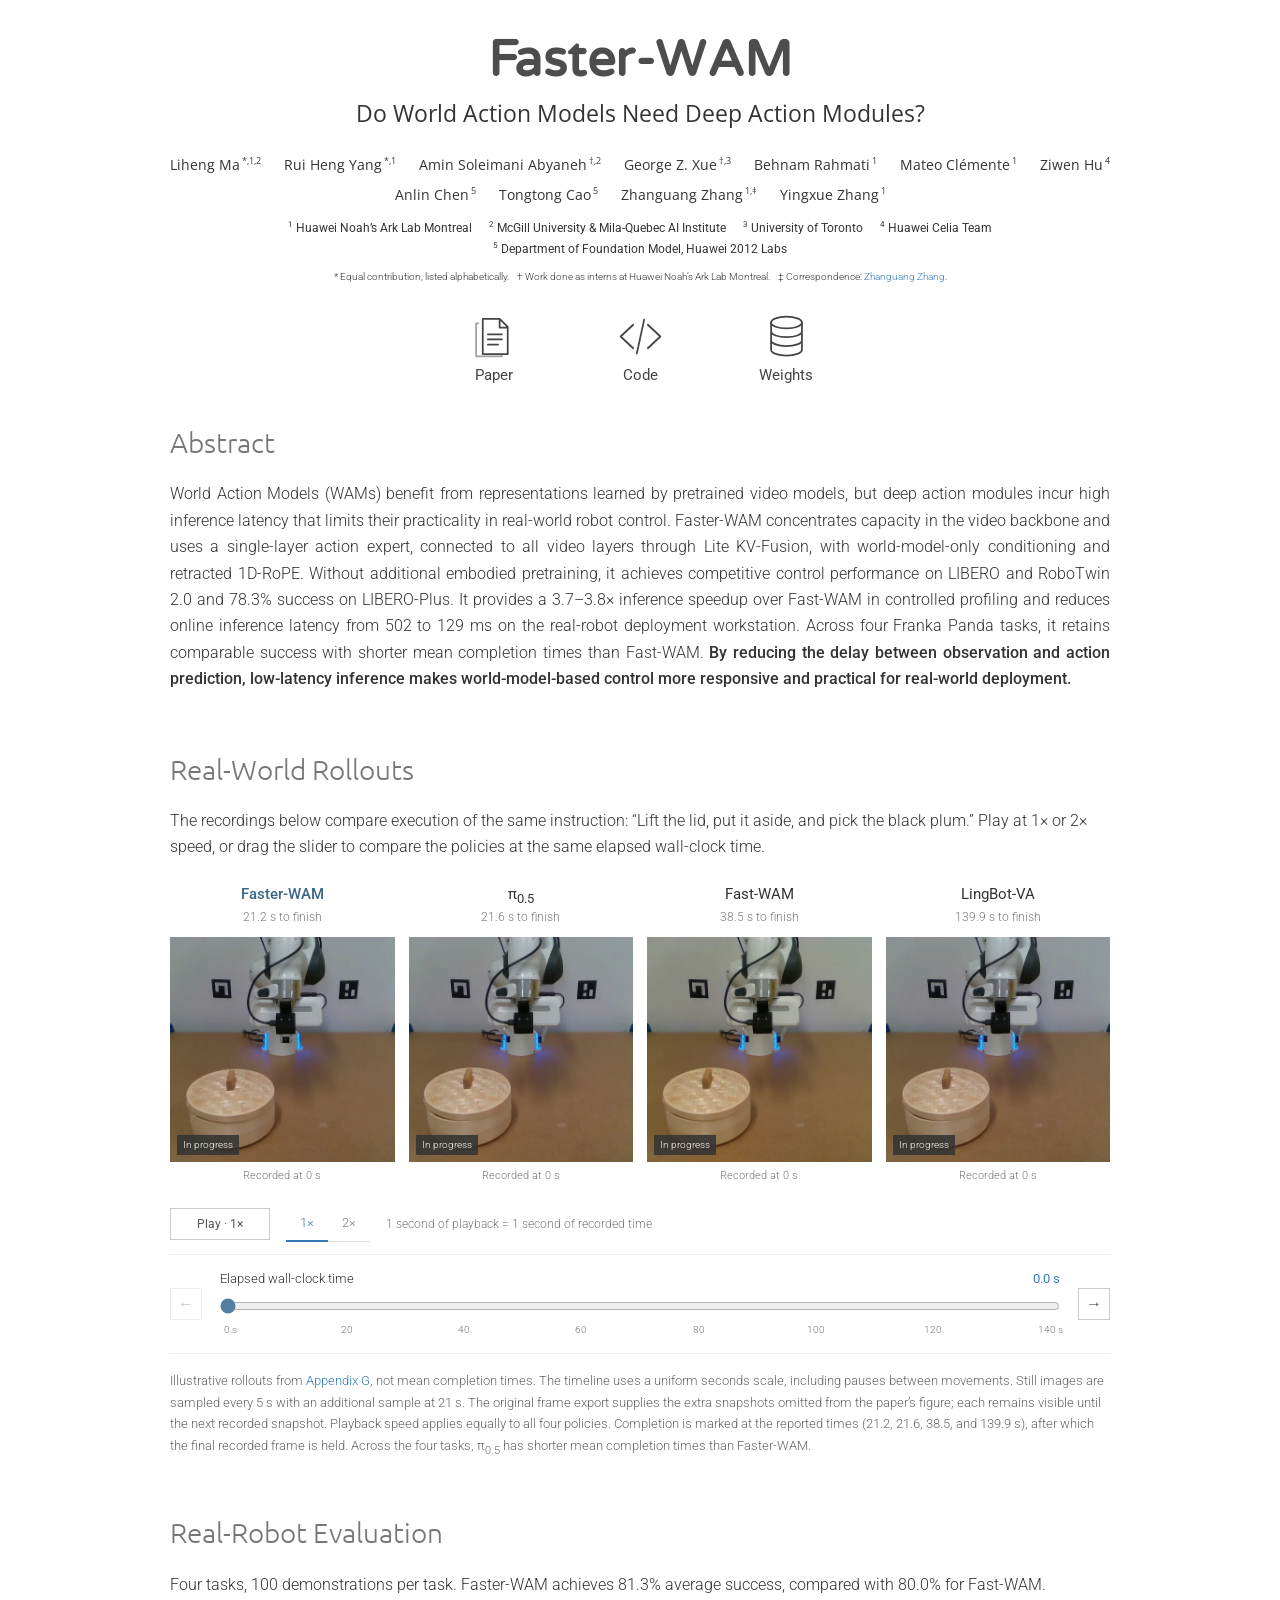
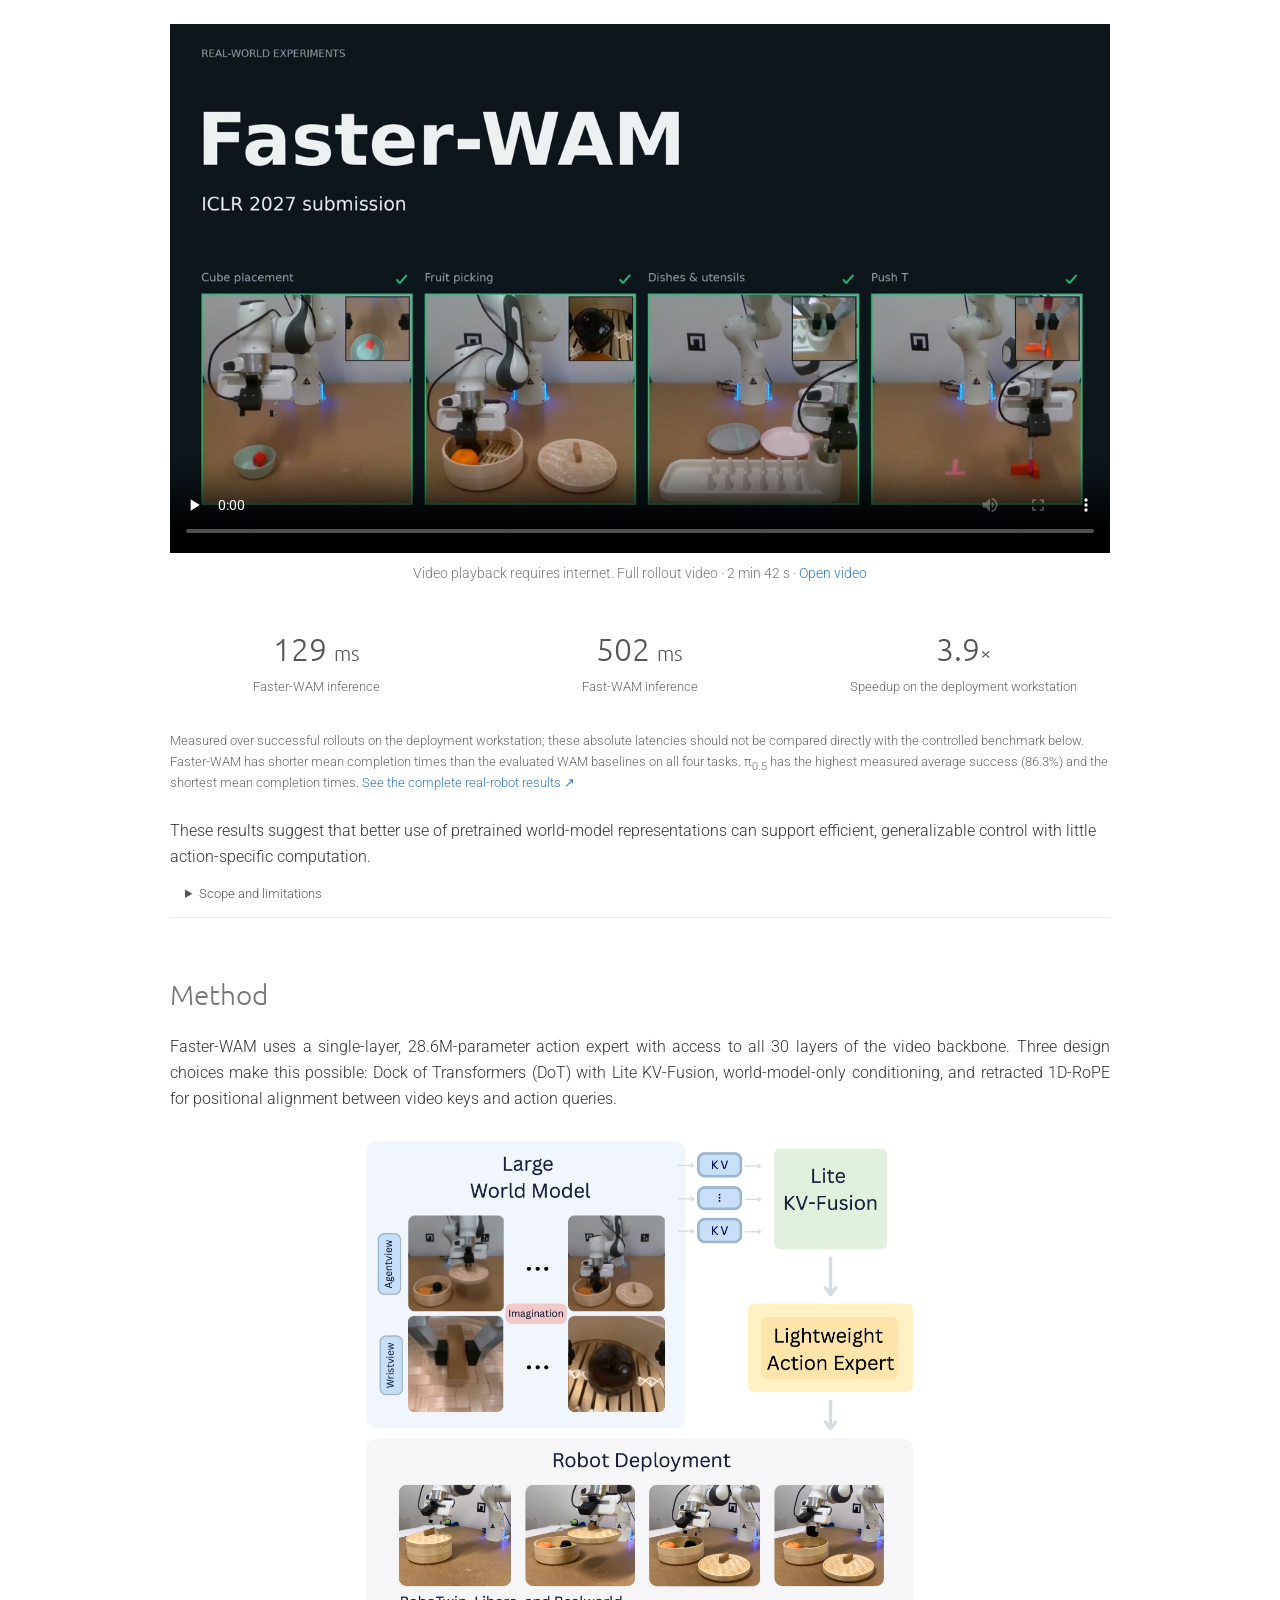
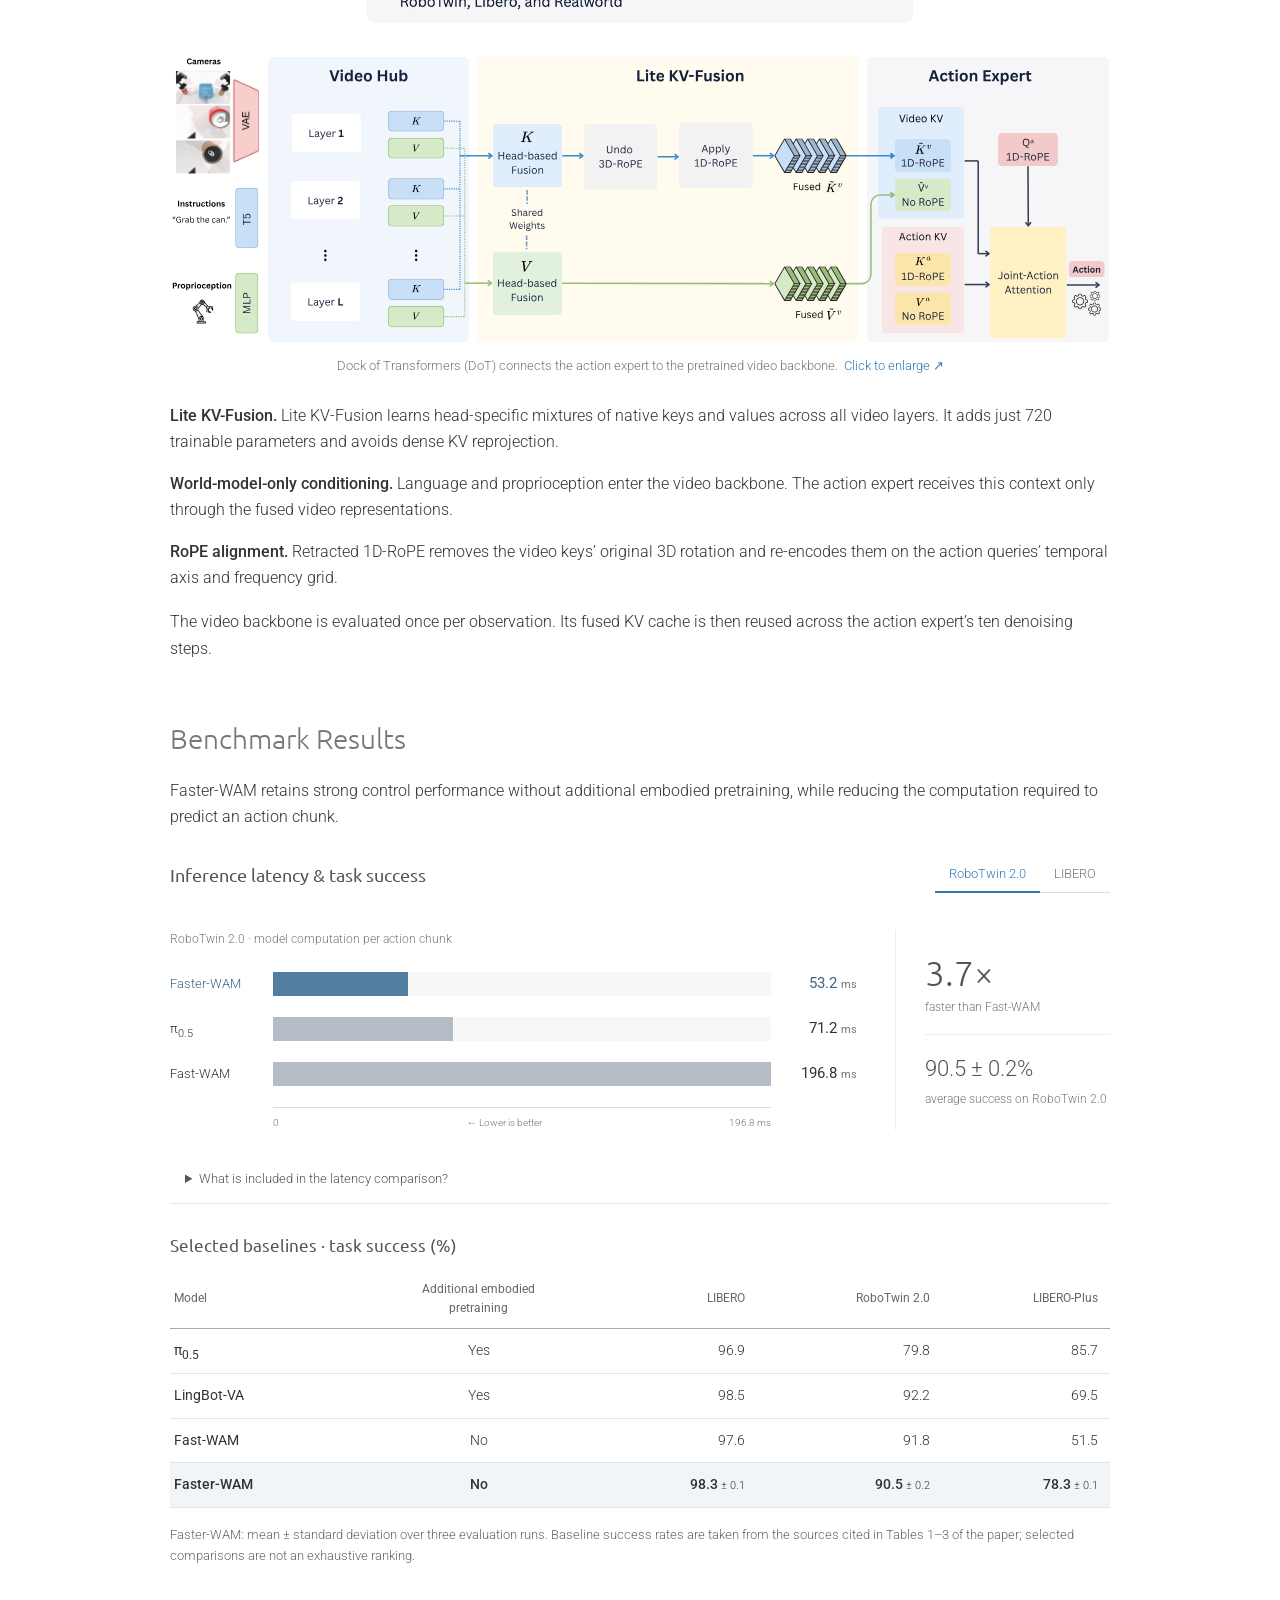
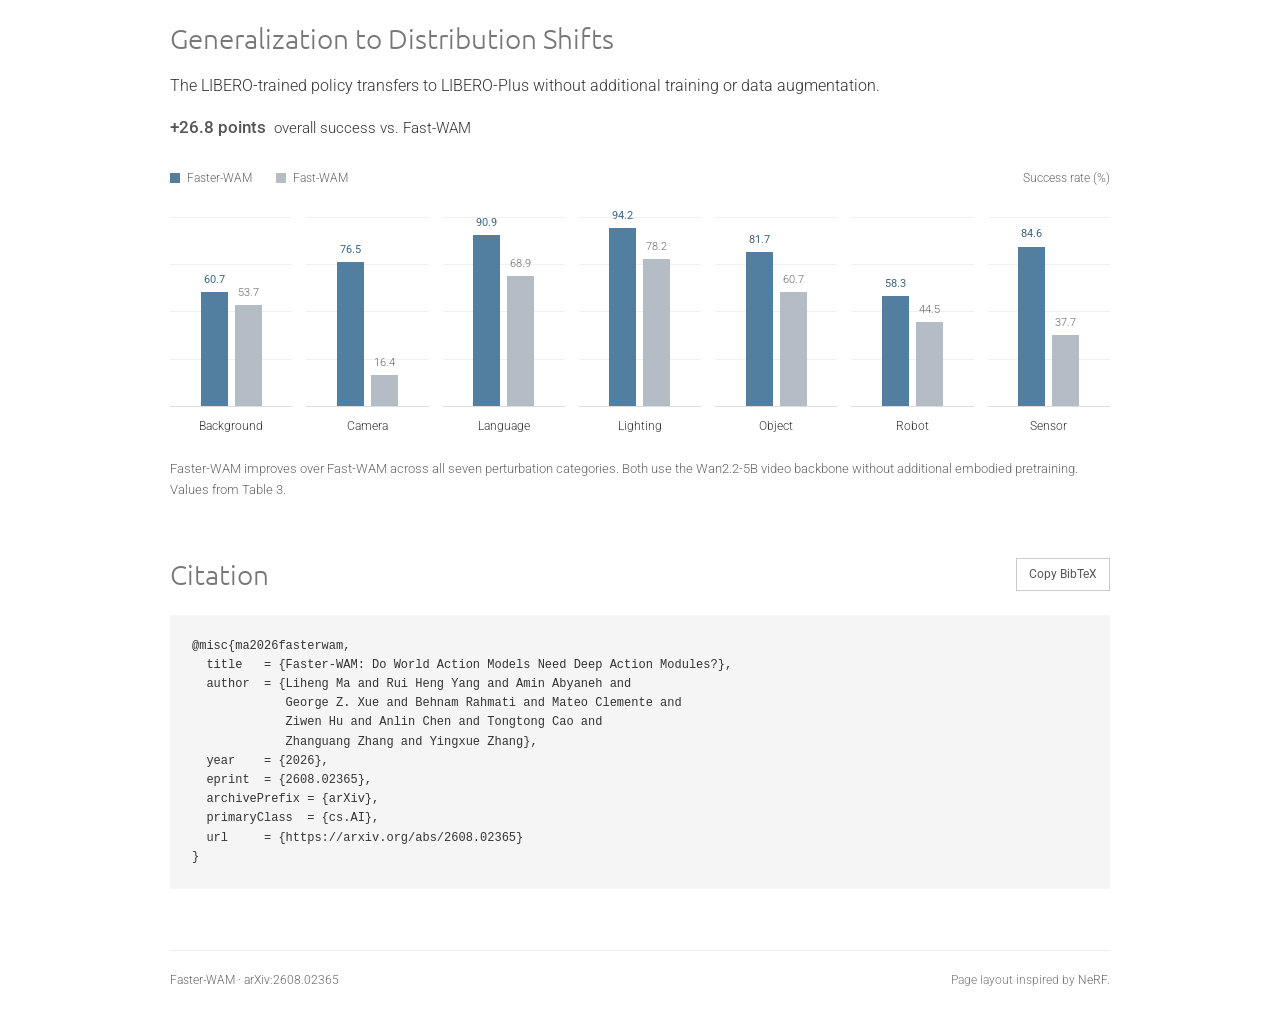
==== Faster-WAM-share.html @ 1dc3d4fd "Add model weights link and full real-robot rollout video" ====
<!doctype html>
<html lang="en">
  <head>
    <meta charset="utf-8" />
<meta http-equiv="Content-Security-Policy" content="default-src 'none'; img-src data: blob:; font-src data:; media-src https://teamfasterwam.github.io/Faster-WAM/assets/videos/; style-src 'unsafe-inline'; script-src 'unsafe-inline'; base-uri 'none'; form-action 'none'">
    <meta name="viewport" content="width=device-width, initial-scale=1" />
    <meta name="theme-color" content="#ffffff" />
    <meta
      name="description"
      content="Faster-WAM uses a single-layer action expert to turn pretrained video world-model representations into efficient, generalizable robot control."
    />
    <meta property="og:type" content="website" />
    <meta
      property="og:title"
      content="Faster-WAM: Do World Action Models Need Deep Action Modules?"
    />
    <meta
      property="og:description"
      content="A single-layer action expert. Full access to the video hierarchy. 3.7× faster inference than Fast-WAM on RoboTwin 2.0."
    />



    <title>Faster-WAM · World-Model-Centric Robot Control</title>
    <link rel="icon" href="[data-uri]" type="image/svg+xml" />
    <style>
@font-face {
  font-family: 'Open Sans';
  font-style: normal;
  font-weight: 400;
  font-stretch: 100%;
  font-display: swap;
  src: url([data-uri]) format('woff2');
  unicode-range: U+20-26, U+28-49, U+4b-5b, U+5d, U+5f-7b, U+7d, U+b1, U+b7, U+c1, U+c9, U+cd, U+d3, U+d7, U+da, U+dd, U+e1, U+e9, U+ed, U+f3, U+fa, U+fd, U+106-107, U+139-13a, U+143-144, U+154-155, U+15a-15b, U+179-17a, U+1f4-1f5, U+301, U+3c0, U+1e30-1e31, U+1e3e-1e3f, U+1e54-1e55, U+1e82-1e83, U+2013, U+2019, U+201c-201d, U+2020-2021, U+2190, U+2192, U+2197, U+2318, U+2713;
}
@font-face {
  font-family: 'Open Sans';
  font-style: normal;
  font-weight: 500;
  font-stretch: 100%;
  font-display: swap;
  src: url([data-uri]) format('woff2');
  unicode-range: U+20-26, U+28-49, U+4b-5b, U+5d, U+5f-7b, U+7d, U+b1, U+b7, U+c1, U+c9, U+cd, U+d3, U+d7, U+da, U+dd, U+e1, U+e9, U+ed, U+f3, U+fa, U+fd, U+106-107, U+139-13a, U+143-144, U+154-155, U+15a-15b, U+179-17a, U+1f4-1f5, U+301, U+3c0, U+1e30-1e31, U+1e3e-1e3f, U+1e54-1e55, U+1e82-1e83, U+2013, U+2019, U+201c-201d, U+2020-2021, U+2190, U+2192, U+2197, U+2318, U+2713;
}
@font-face {
  font-family: 'Open Sans';
  font-style: normal;
  font-weight: 600;
  font-stretch: 100%;
  font-display: swap;
  src: url([data-uri]) format('woff2');
  unicode-range: U+20-26, U+28-49, U+4b-5b, U+5d, U+5f-7b, U+7d, U+b1, U+b7, U+c1, U+c9, U+cd, U+d3, U+d7, U+da, U+dd, U+e1, U+e9, U+ed, U+f3, U+fa, U+fd, U+106-107, U+139-13a, U+143-144, U+154-155, U+15a-15b, U+179-17a, U+1f4-1f5, U+301, U+3c0, U+1e30-1e31, U+1e3e-1e3f, U+1e54-1e55, U+1e82-1e83, U+2013, U+2019, U+201c-201d, U+2020-2021, U+2190, U+2192, U+2197, U+2318, U+2713;
}
@font-face {
  font-family: 'Roboto';
  font-style: normal;
  font-weight: 300;
  font-stretch: 100%;
  font-display: swap;
  src: url([data-uri]) format('woff2');
  unicode-range: U+20-26, U+28-49, U+4b-5b, U+5d, U+5f-7b, U+7d, U+b1, U+b7, U+c1, U+c9, U+cd, U+d3, U+d7, U+da, U+dd, U+e1, U+e9, U+ed, U+f3, U+fa, U+fd, U+106-107, U+139-13a, U+143-144, U+154-155, U+15a-15b, U+179-17a, U+1f4-1f5, U+301, U+3c0, U+1e30-1e31, U+1e3e-1e3f, U+1e54-1e55, U+1e82-1e83, U+2013, U+2019, U+201c-201d, U+2020-2021, U+2190, U+2192, U+2197, U+2318, U+2713;
}
@font-face {
  font-family: 'Roboto';
  font-style: normal;
  font-weight: 400;
  font-stretch: 100%;
  font-display: swap;
  src: url([data-uri]) format('woff2');
  unicode-range: U+20-26, U+28-49, U+4b-5b, U+5d, U+5f-7b, U+7d, U+b1, U+b7, U+c1, U+c9, U+cd, U+d3, U+d7, U+da, U+dd, U+e1, U+e9, U+ed, U+f3, U+fa, U+fd, U+106-107, U+139-13a, U+143-144, U+154-155, U+15a-15b, U+179-17a, U+1f4-1f5, U+301, U+3c0, U+1e30-1e31, U+1e3e-1e3f, U+1e54-1e55, U+1e82-1e83, U+2013, U+2019, U+201c-201d, U+2020-2021, U+2190, U+2192, U+2197, U+2318, U+2713;
}
@font-face {
  font-family: 'Roboto';
  font-style: normal;
  font-weight: 500;
  font-stretch: 100%;
  font-display: swap;
  src: url([data-uri]) format('woff2');
  unicode-range: U+20-26, U+28-49, U+4b-5b, U+5d, U+5f-7b, U+7d, U+b1, U+b7, U+c1, U+c9, U+cd, U+d3, U+d7, U+da, U+dd, U+e1, U+e9, U+ed, U+f3, U+fa, U+fd, U+106-107, U+139-13a, U+143-144, U+154-155, U+15a-15b, U+179-17a, U+1f4-1f5, U+301, U+3c0, U+1e30-1e31, U+1e3e-1e3f, U+1e54-1e55, U+1e82-1e83, U+2013, U+2019, U+201c-201d, U+2020-2021, U+2190, U+2192, U+2197, U+2318, U+2713;
}
@font-face {
  font-family: 'Roboto';
  font-style: normal;
  font-weight: 700;
  font-stretch: 100%;
  font-display: swap;
  src: url([data-uri]) format('woff2');
  unicode-range: U+20-26, U+28-49, U+4b-5b, U+5d, U+5f-7b, U+7d, U+b1, U+b7, U+c1, U+c9, U+cd, U+d3, U+d7, U+da, U+dd, U+e1, U+e9, U+ed, U+f3, U+fa, U+fd, U+106-107, U+139-13a, U+143-144, U+154-155, U+15a-15b, U+179-17a, U+1f4-1f5, U+301, U+3c0, U+1e30-1e31, U+1e3e-1e3f, U+1e54-1e55, U+1e82-1e83, U+2013, U+2019, U+201c-201d, U+2020-2021, U+2190, U+2192, U+2197, U+2318, U+2713;
}
@font-face {
  font-family: 'Ubuntu';
  font-style: normal;
  font-weight: 300;
  font-display: swap;
  src: url([data-uri]) format('woff2');
  unicode-range: U+20-26, U+28-49, U+4b-5b, U+5d, U+5f-7b, U+7d, U+b1, U+b7, U+c1, U+c9, U+cd, U+d3, U+d7, U+da, U+dd, U+e1, U+e9, U+ed, U+f3, U+fa, U+fd, U+106-107, U+139-13a, U+143-144, U+154-155, U+15a-15b, U+179-17a, U+1f4-1f5, U+301, U+3c0, U+1e30-1e31, U+1e3e-1e3f, U+1e54-1e55, U+1e82-1e83, U+2013, U+2019, U+201c-201d, U+2020-2021, U+2190, U+2192, U+2197, U+2318, U+2713;
}
@font-face {
  font-family: 'Ubuntu';
  font-style: normal;
  font-weight: 400;
  font-display: swap;
  src: url([data-uri]) format('woff2');
  unicode-range: U+20-26, U+28-49, U+4b-5b, U+5d, U+5f-7b, U+7d, U+b1, U+b7, U+c1, U+c9, U+cd, U+d3, U+d7, U+da, U+dd, U+e1, U+e9, U+ed, U+f3, U+fa, U+fd, U+106-107, U+139-13a, U+143-144, U+154-155, U+15a-15b, U+179-17a, U+1f4-1f5, U+301, U+3c0, U+1e30-1e31, U+1e3e-1e3f, U+1e54-1e55, U+1e82-1e83, U+2013, U+2019, U+201c-201d, U+2020-2021, U+2190, U+2192, U+2197, U+2318, U+2713;
}
@font-face {
  font-family: 'Varela Round';
  font-style: normal;
  font-weight: 400;
  font-display: swap;
  src: url([data-uri]) format('woff2');
  unicode-range: U+20-26, U+28-49, U+4b-5b, U+5d, U+5f-7b, U+7d, U+b1, U+b7, U+c1, U+c9, U+cd, U+d3, U+d7, U+da, U+dd, U+e1, U+e9, U+ed, U+f3, U+fa, U+fd, U+106-107, U+139-13a, U+143-144, U+154-155, U+15a-15b, U+179-17a, U+1f4-1f5, U+301, U+3c0, U+1e30-1e31, U+1e3e-1e3f, U+1e54-1e55, U+1e82-1e83, U+2013, U+2019, U+201c-201d, U+2020-2021, U+2190, U+2192, U+2197, U+2318, U+2713;
}


:root {
  --ink: #333;
  --muted: #777;
  --link: #337ab7;
  --accent: #527e9f;
  --line: #ddd;
  --body: "Roboto", Arial, sans-serif;
  --heading: "Ubuntu", Arial, sans-serif;
}
* {
  box-sizing: border-box;
}
html {
  scroll-behavior: smooth;
  scroll-padding-top: 24px;
}
body {
  margin: 0;
  background: #fff;
  color: var(--ink);
  font-family: var(--body);
  font-size: 16px;
  font-weight: 300;
  line-height: 1.55;
  -webkit-font-smoothing: antialiased;
}
a {
  color: var(--link);
  text-decoration: none;
}
a:hover {
  text-decoration: underline;
}
button,
input {
  font: inherit;
}
button,
a,
input {
  touch-action: manipulation;
}
button {
  cursor: pointer;
}
button:disabled {
  cursor: default;
  opacity: 0.35;
}
img {
  display: block;
  max-width: 100%;
  height: auto;
}
figure,
p,
h1,
h2,
h3 {
  margin: 0;
}
strong {
  font-weight: 500;
}
sup {
  font-size: 0.65em;
  vertical-align: super;
  line-height: 0;
}
sub {
  line-height: 0;
}
svg {
  fill: none;
  stroke: currentColor;
  stroke-width: 2;
  stroke-linecap: round;
  stroke-linejoin: round;
}
[hidden] {
  display: none !important;
}
a:focus-visible,
button:focus-visible,
input:focus-visible,
summary:focus-visible,
[tabindex]:focus-visible {
  outline: 2px solid var(--link);
  outline-offset: 5px;
}
::selection {
  background: #dceaf3;
}
.container {
  width: min(940px, calc(100% - 40px));
  margin-inline: auto;
}
.skip-link {
  position: fixed;
  left: 15px;
  top: -100px;
  background: white;
  padding: 10px 15px;
  z-index: 10;
}
.skip-link:focus {
  top: 10px;
}

/* Centered paper masthead, following the original NeRF page. */
.paper-header {
  padding-top: 28px;
  text-align: center;
}
.project-name {
  display: block;
  color: #4d4d4d;
  font:
    700 50px/1.3 "Varela Round",
    sans-serif;
  letter-spacing: 0.5px;
}
.paper-title {
  display: block;
  font:
    400 23px/1.5 "Open Sans",
    sans-serif;
  margin-top: 3px;
}
.author-block {
  margin-top: 23px;
}
.authors {
  display: flex;
  flex-wrap: wrap;
  justify-content: center;
  gap: 8px 23px;
  font:
    400 14px/1.6 "Open Sans",
    sans-serif;
}
.authors > span {
  white-space: nowrap;
}
.authors sup {
  margin-left: 2px;
}
.affiliations {
  display: flex;
  flex-wrap: wrap;
  justify-content: center;
  gap: 2px 17px;
  font-size: 12px;
  font-weight: 400;
  line-height: 1.6;
  margin: 13px auto 0;
  max-width: 900px;
}
.author-notes {
  margin-top: 8px;
  font-size: 10px;
  line-height: 1.7;
}
.author-notes > span {
  margin-left: 6px;
}
.resource-links {
  display: flex;
  align-items: flex-start;
  justify-content: center;
  gap: 68px;
  margin-top: 28px;
  margin-bottom: 26px;
}
.resource-link,
.resource-placeholder {
  display: flex;
  flex-direction: column;
  align-items: center;
  width: 78px;
  color: #444;
  font-size: 15px;
  font-weight: 400;
  line-height: 1.4;
}
.resource-link svg,
.resource-placeholder svg {
  width: 47px;
  height: 47px;
  margin-bottom: 5px;
  stroke-width: 2.4;
}
.resource-link:hover {
  color: var(--link);
  text-decoration: none;
}
.resource-link:hover > span {
  text-decoration: underline;
}
.resource-placeholder small {
  font-size: 10px;
  color: var(--muted);
  font-weight: 300;
  margin-top: 2px;
}
.paper-back {
  opacity: 0.5;
}
.teaser-frames {
  display: grid;
  grid-template-columns: repeat(3, 1fr);
  gap: 6px;
}
.teaser-frames img {
  width: 100%;
  aspect-ratio: 1;
  object-fit: cover;
}
.teaser figcaption {
  font-size: 14px;
  line-height: 1.6;
  margin-top: 13px;
  text-align: center;
}
.teaser figcaption strong {
  display: block;
  font-weight: 400;
  margin-bottom: 3px;
}

/* A white, continuous reading column with plain section headings. */
.section {
  padding-top: 58px;
}
#abstract {
  padding-top: 12px;
}
h2 {
  font: 300 28px/1.35 var(--heading);
  color: #777;
  margin-bottom: 20px;
}
h3 {
  font: 400 18px/1.45 var(--heading);
  color: #555;
}
.section-heading {
  margin-bottom: 27px;
}
.section-heading p,
.section-intro {
  font-size: 16px;
  line-height: 1.6;
}
.section-intro {
  margin-bottom: 23px;
}
.evaluation-video {
  margin-bottom: 28px;
}
.evaluation-video video {
  display: block;
  width: 100%;
  height: auto;
  aspect-ratio: 16 / 9;
  background: #0b1419;
}
.evaluation-video figcaption {
  margin-top: 10px;
  color: var(--muted);
  font-size: 14px;
  text-align: center;
}
.video-placeholder {
  aspect-ratio: 16 / 6;
  background: #f6f6f6;
  border: 1px solid #e7e7e7;
  display: flex;
  flex-direction: column;
  justify-content: center;
  align-items: center;
  text-align: center;
  color: #888;
}
.video-placeholder svg {
  width: 58px;
  height: 58px;
  margin-bottom: 14px;
  stroke: #999;
  stroke-width: 1.5;
}
.video-placeholder p {
  font: 300 20px/1.5 var(--heading);
}
.video-placeholder > span {
  font-size: 13px;
  margin-top: 5px;
}
.video-tasks {
  text-align: center;
  color: var(--muted);
  font-size: 13px;
  margin-top: 11px;
}
.abstract {
  font-size: 16px;
  line-height: 1.65;
  text-align: justify;
}
.overview-figure {
  width: min(630px, 100%);
  margin: 25px auto 28px;
}
.method-figure {
  margin-top: 30px;
}
.method-figure img {
  width: 100%;
}
.method-figure figcaption {
  color: var(--muted);
  font-size: 13px;
  text-align: center;
  line-height: 1.6;
  margin-top: 13px;
}
.method-figure figcaption span {
  white-space: nowrap;
  color: var(--link);
  margin-left: 3px;
}
.method-steps {
  margin-top: 26px;
}
.method-steps article {
  margin-top: 15px;
}
.method-steps h3 {
  display: inline;
  color: var(--ink);
  font: 500 16px/1.6 var(--body);
}
.method-steps p {
  display: inline;
  font-size: 16px;
  line-height: 1.65;
}
.method-takeaway {
  margin-top: 18px;
  font-size: 16px;
  line-height: 1.65;
}

/* Benchmark plots retain their published values and interactive selector. */
.benchmark-heading {
  display: flex;
  align-items: center;
  justify-content: space-between;
  gap: 20px;
  margin: 28px 0 22px;
}
.segmented-control {
  display: flex;
  gap: 0;
  border-bottom: 1px solid var(--line);
}
.segmented-control button {
  background: none;
  border: 0;
  border-bottom: 2px solid transparent;
  padding: 7px 14px;
  margin-bottom: -1px;
  color: var(--muted);
  font-size: 13px;
}
.segmented-control button[aria-pressed="true"] {
  color: var(--link);
  border-bottom-color: var(--link);
}
.benchmark-panel {
  display: grid;
  grid-template-columns: 1fr 215px;
  gap: 38px;
  padding: 15px 0 26px;
}
.latency-chart {
  min-width: 0;
}
.chart-label {
  font-size: 12px;
  color: var(--muted);
  margin-bottom: 23px;
}
.bar-row {
  display: grid;
  grid-template-columns: 91px 1fr 74px;
  align-items: center;
  gap: 12px;
  margin-bottom: 21px;
}
.bar-row > span {
  font-size: 13px;
}
.bar-row > strong {
  font-size: 15px;
  font-weight: 400;
  text-align: right;
  white-space: nowrap;
  font-variant-numeric: tabular-nums;
}
.bar-row small {
  font-size: 11px;
  color: var(--muted);
}
.bar-track {
  height: 24px;
  background: #f7f7f7;
}
.bar-track > span {
  display: block;
  height: 100%;
  background: #b4bdc5;
  transition: width 0.25s ease;
}
.bar-row.ours .bar-track > span {
  background: var(--accent);
}
.bar-row.ours {
  color: #3c6685;
}
.chart-axis {
  display: flex;
  justify-content: space-between;
  margin-left: 103px;
  margin-right: 86px;
  border-top: 1px solid var(--line);
  padding-top: 7px;
  color: var(--muted);
  font-size: 10px;
}
.latency-insight {
  border-left: 1px solid #eee;
  padding-left: 29px;
  display: flex;
  flex-direction: column;
  justify-content: center;
}
.insight-value {
  color: #555;
  font: 300 35px/1.2 var(--heading);
}
.latency-insight p {
  font-size: 12px;
  color: var(--muted);
  margin-top: 4px;
}
.insight-divider {
  height: 1px;
  background: #eee;
  margin: 17px 0;
}
.latency-insight > strong {
  font-size: 22px;
  font-weight: 300;
  color: #555;
}
.protocol-details {
  border-bottom: 1px solid #e8e8e8;
  padding: 13px 0;
  color: #666;
  font-size: 13px;
}
.protocol-details summary {
  cursor: pointer;
  color: #555;
  margin-left: 15px;
}
.protocol-details summary:hover {
  color: var(--link);
}
.protocol-details p {
  margin-top: 12px;
  line-height: 1.65;
}
.table-wrapper {
  overflow-x: auto;
  margin-top: 28px;
}
.results-table {
  width: 100%;
  border-collapse: collapse;
  font-size: 14px;
  text-align: right;
  white-space: nowrap;
}
.results-table caption {
  font: 400 17px/1.5 var(--heading);
  color: #555;
  text-align: left;
  margin-bottom: 12px;
}
.results-table th,
.results-table td {
  padding: 11px 12px;
}
.results-table th:first-child {
  text-align: left;
  padding-left: 4px;
}
.results-table thead th {
  font-weight: 400;
  color: #666;
  font-size: 12px;
  border-bottom: 1px solid #aaa;
}
.results-table tbody th {
  font-weight: 400;
}
.results-table tbody tr {
  border-bottom: 1px solid #e5e5e5;
}
.results-table td:nth-child(2),
.results-table th:nth-child(2) {
  text-align: center;
}
.results-table tr.ours {
  background: #f2f5f7;
  font-weight: 500;
}
.results-table tr.ours th {
  font-weight: 500;
}
.results-table small {
  font-weight: 300;
  font-size: 11px;
}
.figure-note {
  font-size: 13px;
  line-height: 1.65;
  color: #666;
  margin-top: 16px;
}
.generalization-heading {
  margin-top: 53px;
}
.generalization-heading h2 {
  margin-bottom: 15px;
}
.generalization-heading > div > p {
  line-height: 1.65;
}
.gain-callout {
  margin-top: 15px;
}
.gain-callout strong {
  font-size: 17px;
  font-weight: 500;
  color: #555;
}
.gain-callout p {
  display: inline;
  margin-left: 4px;
  font-size: 15px;
}
.generalization-panel {
  margin-top: 28px;
}
.chart-legend {
  display: flex;
  gap: 24px;
  align-items: center;
  color: #666;
  font-size: 12px;
  margin-bottom: 30px;
}
.chart-legend > span {
  display: flex;
  align-items: center;
  gap: 7px;
}
.chart-legend i {
  width: 10px;
  height: 10px;
  display: inline-block;
}
.legend-ours {
  background: var(--accent);
}
.legend-baseline {
  background: #b4bdc5;
}
.chart-legend .legend-unit {
  margin-left: auto;
}
.generalization-chart {
  display: grid;
  grid-template-columns: repeat(7, 1fr);
  gap: 14px;
}
.perturbation {
  display: flex;
  flex-direction: column-reverse;
  align-items: center;
  gap: 10px;
}
.perturbation > span {
  font-size: 12px;
}
.paired-bars {
  height: 190px;
  width: 100%;
  display: flex;
  justify-content: center;
  align-items: flex-end;
  gap: 7px;
  border-bottom: 1px solid var(--line);
  background: repeating-linear-gradient(
    to top,
    transparent 0,
    transparent calc(25% - 1px),
    #f0f0f0 calc(25% - 1px),
    #f0f0f0 25%
  );
}
.ood-bar {
  position: relative;
  height: var(--value);
  width: 27px;
}
.ood-bar.ours {
  background: var(--accent);
}
.ood-bar.baseline {
  background: #b4bdc5;
}
.ood-bar span {
  position: absolute;
  bottom: calc(100% + 4px);
  left: 50%;
  transform: translateX(-50%);
  font-size: 11px;
  white-space: nowrap;
  font-variant-numeric: tabular-nums;
}
.ood-bar.ours span {
  color: #3c6685;
  font-weight: 400;
}
.ood-bar.baseline span {
  color: #666;
}
.generalization-panel > .figure-note {
  margin-top: 22px;
}

/* Recorded snapshots are plainly identified as still images. */
.rollout-grid {
  display: grid;
  grid-template-columns: repeat(4, 1fr);
  gap: 14px;
}
.rollout-card figcaption {
  display: flex;
  flex-direction: column;
  align-items: center;
  gap: 2px;
  text-align: center;
  margin-bottom: 11px;
}
.rollout-card strong {
  font-size: 15px;
  font-weight: 400;
}
.rollout-card figcaption > span {
  font-size: 12px;
  color: var(--muted);
}
.rollout-card.ours strong {
  color: #3c6685;
  font-weight: 500;
}
.rollout-image {
  position: relative;
  aspect-ratio: 1;
  overflow: hidden;
}
.rollout-image img {
  width: 100%;
  height: 100%;
  object-fit: cover;
}
.rollout-state {
  position: absolute;
  bottom: 7px;
  left: 7px;
  color: #fff;
  background: #333d;
  padding: 2px 6px;
  font-size: 10px;
}
.rollout-card.complete .rollout-state {
  background: #35694f;
}
.rollout-card.complete .rollout-image {
  outline: 2px solid #35694f;
  outline-offset: -2px;
}
.frame-note {
  font-size: 11px;
  margin-top: 5px;
  text-align: center;
  color: var(--muted);
}
.timeline-controls {
  display: flex;
  align-items: center;
  gap: 18px;
  margin-top: 12px;
  padding-block: 14px;
  border-block: 1px solid #eee;
}
.step-button {
  width: 32px;
  height: 32px;
  flex-shrink: 0;
  border: 1px solid #ccc;
  background: #fff;
  color: #555;
  padding: 0;
}
.step-button:hover:not(:disabled) {
  background: #f5f5f5;
}
.timeline-input {
  flex: 1;
  min-width: 0;
}
.timeline-input label {
  display: flex;
  justify-content: space-between;
  font-size: 13px;
}
.timeline-input output {
  font-weight: 400;
  color: var(--link);
  font-variant-numeric: tabular-nums;
}
.timeline-input input {
  display: block;
  width: 100%;
  margin: 9px 0 6px;
  accent-color: var(--accent);
  cursor: ew-resize;
}
.playback-toolbar {
  display: flex;
  align-items: center;
  flex-wrap: wrap;
  gap: 10px 16px;
  margin-top: 22px;
}
.playback-toolbar > span {
  font-size: 12px;
  color: var(--muted);
}
.playback-toolbar .button {
  min-width: 100px;
}
.timeline-ticks {
  position: relative;
  height: 19px;
  margin-inline: 10px;
  font-size: 10px;
  color: var(--muted);
}
.timeline-ticks span {
  position: absolute;
  top: 2px;
  transform: translateX(-50%);
  white-space: nowrap;
}
.real-stats {
  display: grid;
  grid-template-columns: repeat(3, 1fr);
  gap: 30px;
  text-align: center;
  padding-block: 16px;
}
.real-stats span {
  color: #555;
  font: 300 32px/1.3 var(--heading);
}
.real-stats small {
  font-size: 20px;
}
.real-stats p {
  font-size: 13px;
  color: #666;
  margin-top: 7px;
}
.closing-insight {
  font-size: 16px;
  line-height: 1.65;
  margin-top: 24px;
}

.citation-section {
  padding-top: 55px;
}
.citation-heading {
  display: flex;
  align-items: center;
  justify-content: space-between;
  gap: 20px;
}
.citation-heading h2 {
  margin-bottom: 0;
}
.button {
  border: 1px solid #ccc;
  background: #fff;
  color: #555;
  padding: 6px 12px;
  font-size: 12px;
  font-weight: 400;
}
.button:hover {
  background: #f5f5f5;
}
pre {
  background: #f5f5f5;
  margin: 21px 0 0;
  padding: 22px;
  font-size: 12px;
  font-weight: 400;
  line-height: 1.6;
  overflow-x: auto;
  tab-size: 2;
}
code {
  font-family: ui-monospace, SFMono-Regular, Consolas, monospace;
}
.copy-status {
  min-height: 20px;
  font-size: 12px;
  color: var(--link);
  margin-top: 5px;
}
.footer {
  margin-top: 36px;
  padding-block: 20px 30px;
  border-top: 1px solid #eee;
  display: flex;
  justify-content: space-between;
  gap: 20px;
  font-size: 12px;
  color: var(--muted);
}
.footer a {
  color: #666;
}

@media (max-width: 760px) {
  .container {
    width: calc(100% - 32px);
  }
  .paper-header {
    padding-top: 23px;
  }
  .project-name {
    font-size: 42px;
  }
  .paper-title {
    font-size: 20px;
    line-height: 1.5;
    max-width: 550px;
    margin: 6px auto 0;
  }
  .authors {
    gap: 7px 17px;
    font-size: 13px;
  }
  .affiliations {
    font-size: 11px;
    gap: 3px 13px;
  }
  .author-notes {
    font-size: 10px;
    max-width: 550px;
    margin-inline: auto;
    margin-top: 10px;
  }
  .resource-links {
    gap: 42px;
    margin-top: 25px;
    margin-bottom: 23px;
  }
  .resource-link svg,
  .resource-placeholder svg {
    width: 43px;
    height: 43px;
  }
  .teaser-frames {
    gap: 4px;
  }
  .teaser figcaption {
    font-size: 12px;
  }
  .section {
    padding-top: 42px;
  }
  h2 {
    font-size: 26px;
    margin-bottom: 17px;
  }
  .video-placeholder {
    aspect-ratio: 16 / 8;
  }
  .video-placeholder svg {
    width: 44px;
    height: 44px;
    margin-bottom: 9px;
  }
  .video-placeholder p {
    font-size: 18px;
  }
  .video-placeholder > span,
  .video-tasks {
    font-size: 12px;
  }
  .abstract {
    text-align: left;
  }
  .section-heading p,
  .section-intro,
  .abstract,
  .method-steps h3,
  .method-steps p,
  .method-takeaway,
  .closing-insight {
    font-size: 15px;
    line-height: 1.65;
  }
  .overview-figure {
    margin-block: 24px;
    max-width: 570px;
  }
  .method-figure {
    margin-top: 24px;
  }
  .method-figure figcaption {
    font-size: 12px;
  }
  .benchmark-heading {
    flex-wrap: wrap;
    gap: 15px;
  }
  .benchmark-heading h3 {
    font-size: 17px;
  }
  .benchmark-panel {
    grid-template-columns: 1fr;
    gap: 25px;
  }
  .latency-insight {
    border-left: 0;
    border-top: 1px solid #eee;
    padding: 18px 0 0;
    display: grid;
    grid-template-columns: 1fr 1fr;
    gap: 5px 20px;
    text-align: center;
  }
  .insight-value {
    grid-column: 1;
    grid-row: 1;
    font-size: 29px;
  }
  .latency-insight > p:first-of-type {
    grid-column: 1;
    grid-row: 2;
  }
  .latency-insight > strong {
    grid-column: 2;
    grid-row: 1;
    font-size: 23px;
  }
  .latency-insight > p:last-child {
    grid-column: 2;
    grid-row: 2;
  }
  .latency-insight p {
    font-size: 12px;
    margin-top: 0;
  }
  .insight-divider {
    display: none;
  }
  .bar-row {
    grid-template-columns: 81px 1fr 63px;
    gap: 10px;
  }
  .bar-row > span {
    font-size: 12px;
  }
  .bar-row > strong {
    font-size: 14px;
  }
  .chart-axis {
    margin-left: 91px;
    margin-right: 73px;
    font-size: 9px;
  }
  .results-table {
    font-size: 13px;
  }
  .results-table th,
  .results-table td {
    padding: 10px;
  }
  .figure-note,
  .protocol-details {
    font-size: 12px;
  }
  .generalization-heading {
    margin-top: 40px;
  }
  .generalization-heading > div > p {
    font-size: 15px;
  }
  .gain-callout p {
    font-size: 14px;
  }
  .chart-legend {
    gap: 16px;
    font-size: 11px;
  }
  .chart-legend .legend-unit {
    font-size: 10px;
  }
  .generalization-chart {
    grid-template-columns: 1fr;
    gap: 17px;
  }
  .perturbation {
    display: grid;
    grid-template-columns: 90px 1fr;
    gap: 12px;
    align-items: center;
  }
  .perturbation > span {
    font-size: 13px;
  }
  .paired-bars {
    height: auto;
    display: flex;
    flex-direction: column;
    align-items: flex-start;
    justify-content: flex-start;
    gap: 6px;
    border: 0;
    max-width: calc(100% - 33px);
    background: repeating-linear-gradient(
      to right,
      transparent 0,
      transparent calc(25% - 1px),
      #f0f0f0 calc(25% - 1px),
      #f0f0f0 25%
    );
  }
  .ood-bar {
    height: 15px;
    width: var(--value);
  }
  .ood-bar span {
    left: calc(100% + 5px);
    top: 50%;
    bottom: auto;
    transform: translateY(-50%);
    font-size: 11px;
  }
  .rollout-grid {
    grid-template-columns: repeat(2, 1fr);
    gap: 20px 13px;
  }
  .rollout-card figcaption {
    flex-direction: row;
    justify-content: space-between;
    gap: 5px;
  }
  .rollout-card strong {
    font-size: 13px;
  }
  .rollout-card figcaption > span {
    font-size: 10px;
  }
  .timeline-controls {
    gap: 12px;
  }
  .timeline-input label {
    font-size: 12px;
  }
  .timeline-endpoints {
    font-size: 10px;
  }
  .real-stats {
    gap: 16px;
  }
  .real-stats span {
    font-size: 29px;
  }
  .real-stats small {
    font-size: 17px;
  }
  .real-stats p {
    font-size: 12px;
  }
  pre {
    font-size: 11px;
    padding: 16px;
  }
}
@media (max-width: 440px) {
  .project-name {
    font-size: 37px;
  }
  .paper-title {
    font-size: 19px;
  }
  .authors {
    gap: 8px 16px;
    font-size: 12px;
  }
  .affiliations {
    font-size: 10px;
  }
  .author-notes {
    font-size: 9px;
  }
  .author-notes > span {
    display: block;
    margin-left: 0;
  }
  .resource-links {
    gap: 27px;
  }
  .resource-link,
  .resource-placeholder {
    width: 70px;
    font-size: 14px;
  }
  .resource-link svg,
  .resource-placeholder svg {
    width: 39px;
    height: 39px;
  }
  .teaser figcaption {
    font-size: 11px;
  }
  .section {
    padding-top: 36px;
  }
  h2 {
    font-size: 24px;
  }
  .video-tasks {
    max-width: 270px;
    margin-inline: auto;
  }
  .video-placeholder p {
    font-size: 17px;
  }
  .video-placeholder svg {
    width: 38px;
    height: 38px;
  }
  .rollout-card figcaption {
    flex-direction: column;
    gap: 2px;
  }
  .timeline-endpoints span:nth-child(2) {
    display: none;
  }
  .chart-axis {
    font-size: 8px;
  }
  .chart-label {
    font-size: 11px;
  }
  .real-stats span {
    font-size: 25px;
  }
  .real-stats p {
    font-size: 11px;
  }
  .real-stats small {
    font-size: 15px;
  }
  .footer {
    flex-direction: column;
    align-items: center;
    gap: 8px;
    text-align: center;
  }
}
@media (prefers-reduced-motion: reduce) {
  html {
    scroll-behavior: auto;
  }
  *,
  *::before,
  *::after {
    transition: none !important;
    animation: none !important;
  }
}

</style>

  </head>

  <body>
<!-- Review copy. Images, styles, scripts, and fonts are embedded; video playback requires internet. -->

    <a class="skip-link" href="#main">Skip to content</a>
    <main id="main">
      <header class="paper-header container" aria-labelledby="paper-title">
        <h1 id="paper-title">
          <span class="project-name">Faster-WAM</span
          ><span class="paper-title"
            >Do World Action Models Need Deep Action Modules?</span
          >
        </h1>
        <div class="author-block">
          <p class="authors">
            <span>Liheng Ma<sup>*,1,2</sup></span
            ><span>Rui Heng Yang<sup>*,1</sup></span
            ><span>Amin Soleimani Abyaneh<sup>†,2</sup></span
            ><span>George Z. Xue<sup>†,3</sup></span
            ><span>Behnam Rahmati<sup>1</sup></span
            ><span>Mateo Clémente<sup>1</sup></span
            ><span>Ziwen Hu<sup>4</sup></span
            ><span>Anlin Chen<sup>5</sup></span
            ><span>Tongtong Cao<sup>5</sup></span
            ><span>Zhanguang Zhang<sup>1,‡</sup></span
            ><span>Yingxue Zhang<sup>1</sup></span>
          </p>
          <p class="affiliations">
            <span><sup>1</sup> Huawei Noah’s Ark Lab Montreal</span
            ><span
              ><sup>2</sup> McGill University &amp; Mila-Quebec AI
              Institute</span
            ><span><sup>3</sup> University of Toronto</span
            ><span><sup>4</sup> Huawei Celia Team</span
            ><span
              ><sup>5</sup> Department of Foundation Model, Huawei 2012
              Labs</span
            >
          </p>
          <p class="author-notes">
            * Equal contribution, listed alphabetically.
            <span
              >† Work done as interns at Huawei Noah’s Ark Lab Montreal.</span
            >
            <span
              >‡ Correspondence:
              <a href="mailto:zhanguang.zhang@huawei.com">Zhanguang Zhang</a
              >.</span
            >
          </p>
        </div>
        <div class="resource-links" aria-label="Project resources">
          <a class="resource-link" href="https://arxiv.org/abs/2608.02365">
            <svg viewBox="0 0 64 64" aria-hidden="true">
              <path
                d="M16 8h23l11 11v37H16zM39 8v12h11M23 29h19M23 36h19M23 43h14"
              />
              <path class="paper-back" d="M10 14H7v45h35v-3" />
            </svg>
            <span>Paper</span>
          </a>
          <a
            class="resource-link"
            href="https://github.com/TeamFasterwam/FasterWAM"
            ><svg viewBox="0 0 64 64" aria-hidden="true">
              <path d="m22 16-17 16 17 16m20-32 17 16-17 16M37 9 27 55" /></svg
            ><span>Code</span></a
          >
          <a
            class="resource-link"
            href="https://huggingface.co/TeamFasterwam/FasterWAM"
          >
            <svg viewBox="0 0 64 64" aria-hidden="true">
              <ellipse cx="32" cy="13" rx="21" ry="8" />
              <path
                d="M11 13v37c0 4.4 9.4 8 21 8s21-3.6 21-8V13M11 25c0 4.4 9.4 8 21 8s21-3.6 21-8M11 37c0 4.4 9.4 8 21 8s21-3.6 21-8"
              />
            </svg>
            <span>Weights</span>
          </a>
        </div>
      </header>

      <section
        class="section container"
        id="abstract"
        aria-labelledby="abstract-title"
      >
        <h2 id="abstract-title">Abstract</h2>
        <p class="abstract">
          World Action Models (WAMs) benefit from representations learned by
          pretrained video models, but deep action modules incur high inference
          latency that limits their practicality in real-world robot control.
          Faster-WAM concentrates capacity in the video backbone and uses a
          single-layer action expert, connected to all video layers through Lite
          KV-Fusion, with world-model-only conditioning and retracted 1D-RoPE.
          Without additional embodied pretraining, it achieves competitive
          control performance on LIBERO and RoboTwin 2.0 and 78.3% success on
          LIBERO-Plus. It provides a 3.7–3.8× inference speedup over Fast-WAM in
          controlled profiling and reduces online inference latency from 502 to
          129 ms on the real-robot deployment workstation. Across four Franka
          Panda tasks, it retains comparable success with shorter mean
          completion times than Fast-WAM.
          <strong
            >By reducing the delay between observation and action prediction,
            low-latency inference makes world-model-based control more
            responsive and practical for real-world deployment.</strong
          >
        </p>
      </section>

      <section
        class="section container"
        id="rollouts"
        aria-labelledby="rollouts-title"
      >
        <h2 id="rollouts-title">Real-World Rollouts</h2>
        <p class="section-intro">
          The recordings below compare execution of the same instruction: “Lift
          the lid, put it aside, and pick the black plum.” Play at 1× or 2×
          speed, or drag the slider to compare the policies at the same elapsed
          wall-clock time.
        </p>
        <div class="rollout-grid">
          <figure class="rollout-card ours" data-policy="fasterwam">
            <figcaption>
              <strong>Faster-WAM</strong><span>21.2 s to finish</span>
            </figcaption>
            <div class="rollout-image">
              <img
                src="[data-uri]"
                width="480"
                height="480"
                loading="lazy"
                alt="Faster-WAM pick-fruit rollout at 0 seconds"
              /><span class="rollout-state">In progress</span>
            </div>
            <p class="frame-note">Recorded at 0 s</p>
          </figure>
          <figure class="rollout-card" data-policy="pi05">
            <figcaption>
              <strong>π<sub>0.5</sub></strong
              ><span>21.6 s to finish</span>
            </figcaption>
            <div class="rollout-image">
              <img
                src="[data-uri]"
                width="480"
                height="480"
                loading="lazy"
                alt="Pi 0.5 pick-fruit rollout at 0 seconds"
              /><span class="rollout-state">In progress</span>
            </div>
            <p class="frame-note">Recorded at 0 s</p>
          </figure>
          <figure class="rollout-card" data-policy="fastwam">
            <figcaption>
              <strong>Fast-WAM</strong><span>38.5 s to finish</span>
            </figcaption>
            <div class="rollout-image">
              <img
                src="[data-uri]"
                width="480"
                height="480"
                loading="lazy"
                alt="Fast-WAM pick-fruit rollout at 0 seconds"
              /><span class="rollout-state">In progress</span>
            </div>
            <p class="frame-note">Recorded at 0 s</p>
          </figure>
          <figure class="rollout-card" data-policy="lingbot">
            <figcaption>
              <strong>LingBot-VA</strong><span>139.9 s to finish</span>
            </figcaption>
            <div class="rollout-image">
              <img
                src="[data-uri]"
                width="480"
                height="480"
                loading="lazy"
                alt="LingBot-VA pick-fruit rollout at 0 seconds"
              /><span class="rollout-state">In progress</span>
            </div>
            <p class="frame-note">Recorded at 0 s</p>
          </figure>
        </div>
        <div class="playback-toolbar" data-enhancement hidden>
          <button
            class="button"
            id="play-rollout"
            type="button"
            aria-label="Play rollout comparison at real-time speed"
            aria-pressed="false"
          >
            Play · 1×
          </button>
          <div
            class="segmented-control playback-rates"
            role="group"
            aria-label="Playback speed"
          >
            <button
              type="button"
              data-playback-rate="1"
              aria-pressed="true"
              aria-label="Playback speed: 1×"
            >
              1×
            </button>
            <button
              type="button"
              data-playback-rate="2"
              aria-pressed="false"
              aria-label="Playback speed: 2×"
            >
              2×
            </button>
          </div>
          <span id="playback-rate-note"
            >1 second of playback = 1 second of recorded time</span
          >
        </div>
        <div class="timeline-controls" data-enhancement hidden>
          <button
            class="step-button"
            id="previous-frame"
            type="button"
            aria-label="Previous recorded snapshot"
          >
            ←
          </button>
          <div class="timeline-input">
            <label for="rollout-time"
              >Elapsed wall-clock time
              <output id="time-label" for="rollout-time">0.0 s</output></label
            >
            <input
              id="rollout-time"
              type="range"
              min="0"
              max="140"
              step="0.1"
              value="0"
              aria-valuetext="0.0 seconds"
            />
            <div class="timeline-ticks" aria-hidden="true">
              <span style="left: 0%">0 s</span
              ><span style="left: 14.2857%">20</span>
              <span style="left: 28.5714%">40</span
              ><span style="left: 42.8571%">60</span>
              <span style="left: 57.1429%">80</span
              ><span style="left: 71.4286%">100</span>
              <span style="left: 85.7143%">120</span
              ><span style="left: 100%">140 s</span>
            </div>
          </div>
          <button
            class="step-button"
            id="next-frame"
            type="button"
            aria-label="Next recorded snapshot"
          >
            →
          </button>
        </div>
        <p class="figure-note">
          Illustrative rollouts from
          <a href="https://arxiv.org/html/2608.02365v2#A7">Appendix G</a>, not
          mean completion times. The timeline uses a uniform seconds scale,
          including pauses between movements. Still images are sampled every 5 s
          with an additional sample at 21 s. The original frame export supplies
          the extra snapshots omitted from the paper’s figure; each remains
          visible until the next recorded snapshot. Playback speed applies
          equally to all four policies. Completion is marked at the reported
          times (21.2, 21.6, 38.5, and 139.9 s), after which the final recorded
          frame is held. Across the four tasks, π<sub>0.5</sub> has shorter mean
          completion times than Faster-WAM.
        </p>
      </section>

      <section
        class="section container real-results"
        id="real-robot-evaluation"
        aria-labelledby="real-results-title"
      >
        <div class="section-heading">
          <div>
            <h2 id="real-results-title">Real-Robot Evaluation</h2>
          </div>
          <p>
            Four tasks, 100 demonstrations per task. Faster-WAM achieves 81.3%
            average success, compared with 80.0% for Fast-WAM.
          </p>
        </div>
        <figure class="evaluation-video">
          <video
            controls
            playsinline
            preload="none"
            poster="[data-uri]"
            width="1920"
            height="1080"
            aria-label="Full rollout video of the real-robot evaluation"
            aria-describedby="evaluation-video-caption"
          >
            <source src="https://teamfasterwam.github.io/Faster-WAM/assets/videos/Faster-WAM_release.mp4" type="video/mp4" />
            Your browser does not support embedded video. Use the link below to
            open the full rollout video.
          </video>
          <figcaption id="evaluation-video-caption">
            Video playback requires internet.
            Full rollout video · 2 min 42 s ·
            <a href="https://teamfasterwam.github.io/Faster-WAM/assets/videos/Faster-WAM_release.mp4">Open video</a>
          </figcaption>
        </figure>
        <div class="real-stats">
          <div>
            <span>129 <small>ms</small></span>
            <p>Faster-WAM inference</p>
          </div>
          <div>
            <span>502 <small>ms</small></span>
            <p>Fast-WAM inference</p>
          </div>
          <div>
            <span>3.9<small>×</small></span>
            <p>Speedup on the deployment workstation</p>
          </div>
        </div>
        <p class="figure-note">
          Measured over successful rollouts on the deployment workstation; these
          absolute latencies should not be compared directly with the controlled
          benchmark below. Faster-WAM has shorter mean completion times than the
          evaluated WAM baselines on all four tasks. π<sub>0.5</sub> has the
          highest measured average success (86.3%) and the shortest mean
          completion times.
          <a href="https://arxiv.org/html/2608.02365v2#S3.SS3.SSS1"
            >See the complete real-robot results ↗</a
          >
        </p>
        <p class="closing-insight">
          These results suggest that better use of pretrained world-model
          representations can support efficient, generalizable control with
          little action-specific computation.
        </p>
        <details class="protocol-details">
          <summary>Scope and limitations</summary>
          <p>
            The results show that competitive control does not necessarily
            require a deep action expert; they do not establish that one layer
            is optimal. Physical evaluation covers one robot platform and four
            manipulation tasks. Additional embodied pretraining and broader
            evaluations across embodiments remain open directions.
          </p>
        </details>
      </section>

      <section
        class="section container"
        id="method"
        aria-labelledby="method-title"
      >
        <h2 id="method-title">Method</h2>
        <p class="abstract">
          Faster-WAM uses a single-layer, 28.6M-parameter action expert with
          access to all 30 layers of the video backbone. Three design choices
          make this possible: Dock of Transformers (DoT) with Lite KV-Fusion,
          world-model-only conditioning, and retracted 1D-RoPE for positional
          alignment between video keys and action queries.
        </p>
        <figure class="overview-figure">
          <img
            src="[data-uri]"
            width="1500"
            height="1160"
            loading="lazy"
            alt="A large video world model supplies key–value representations through Lite KV-Fusion to a lightweight action expert, which controls a robot."
          />
        </figure>
        <figure class="method-figure">
          <a
            href="[data-uri]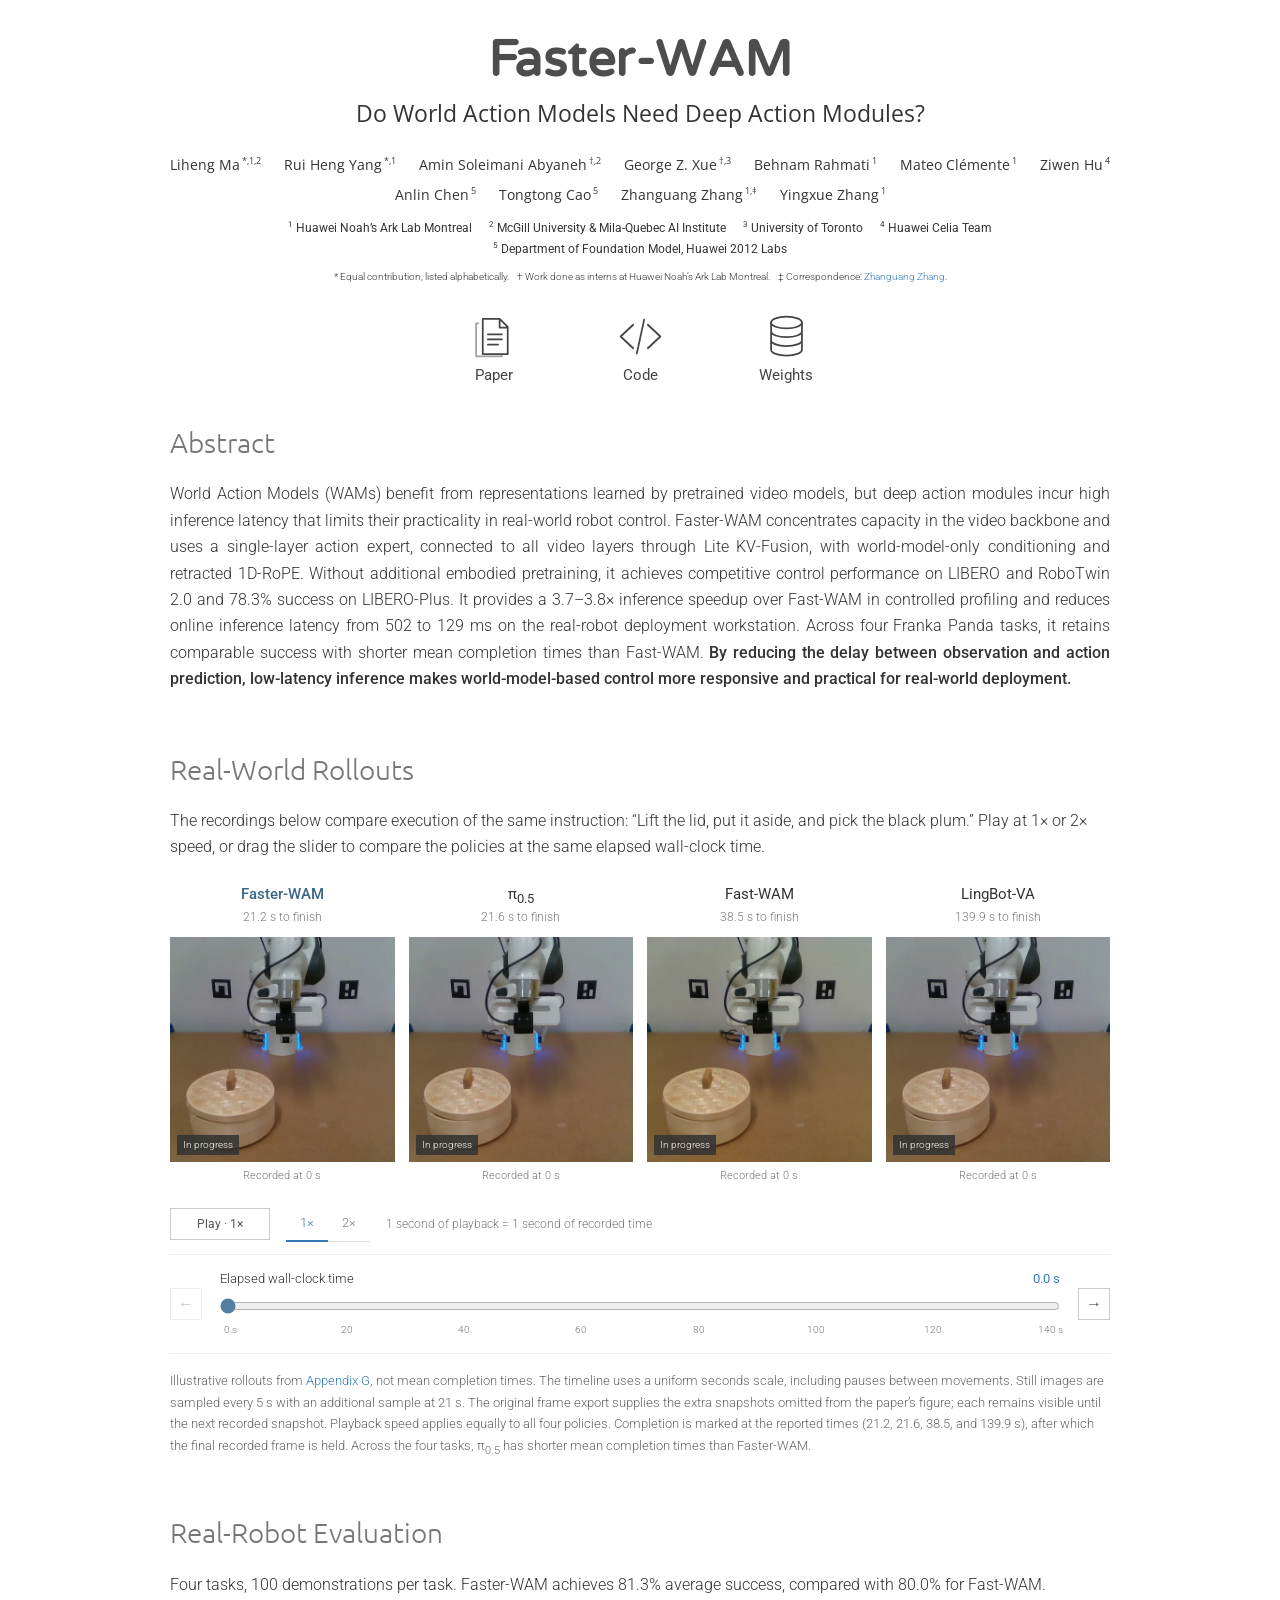
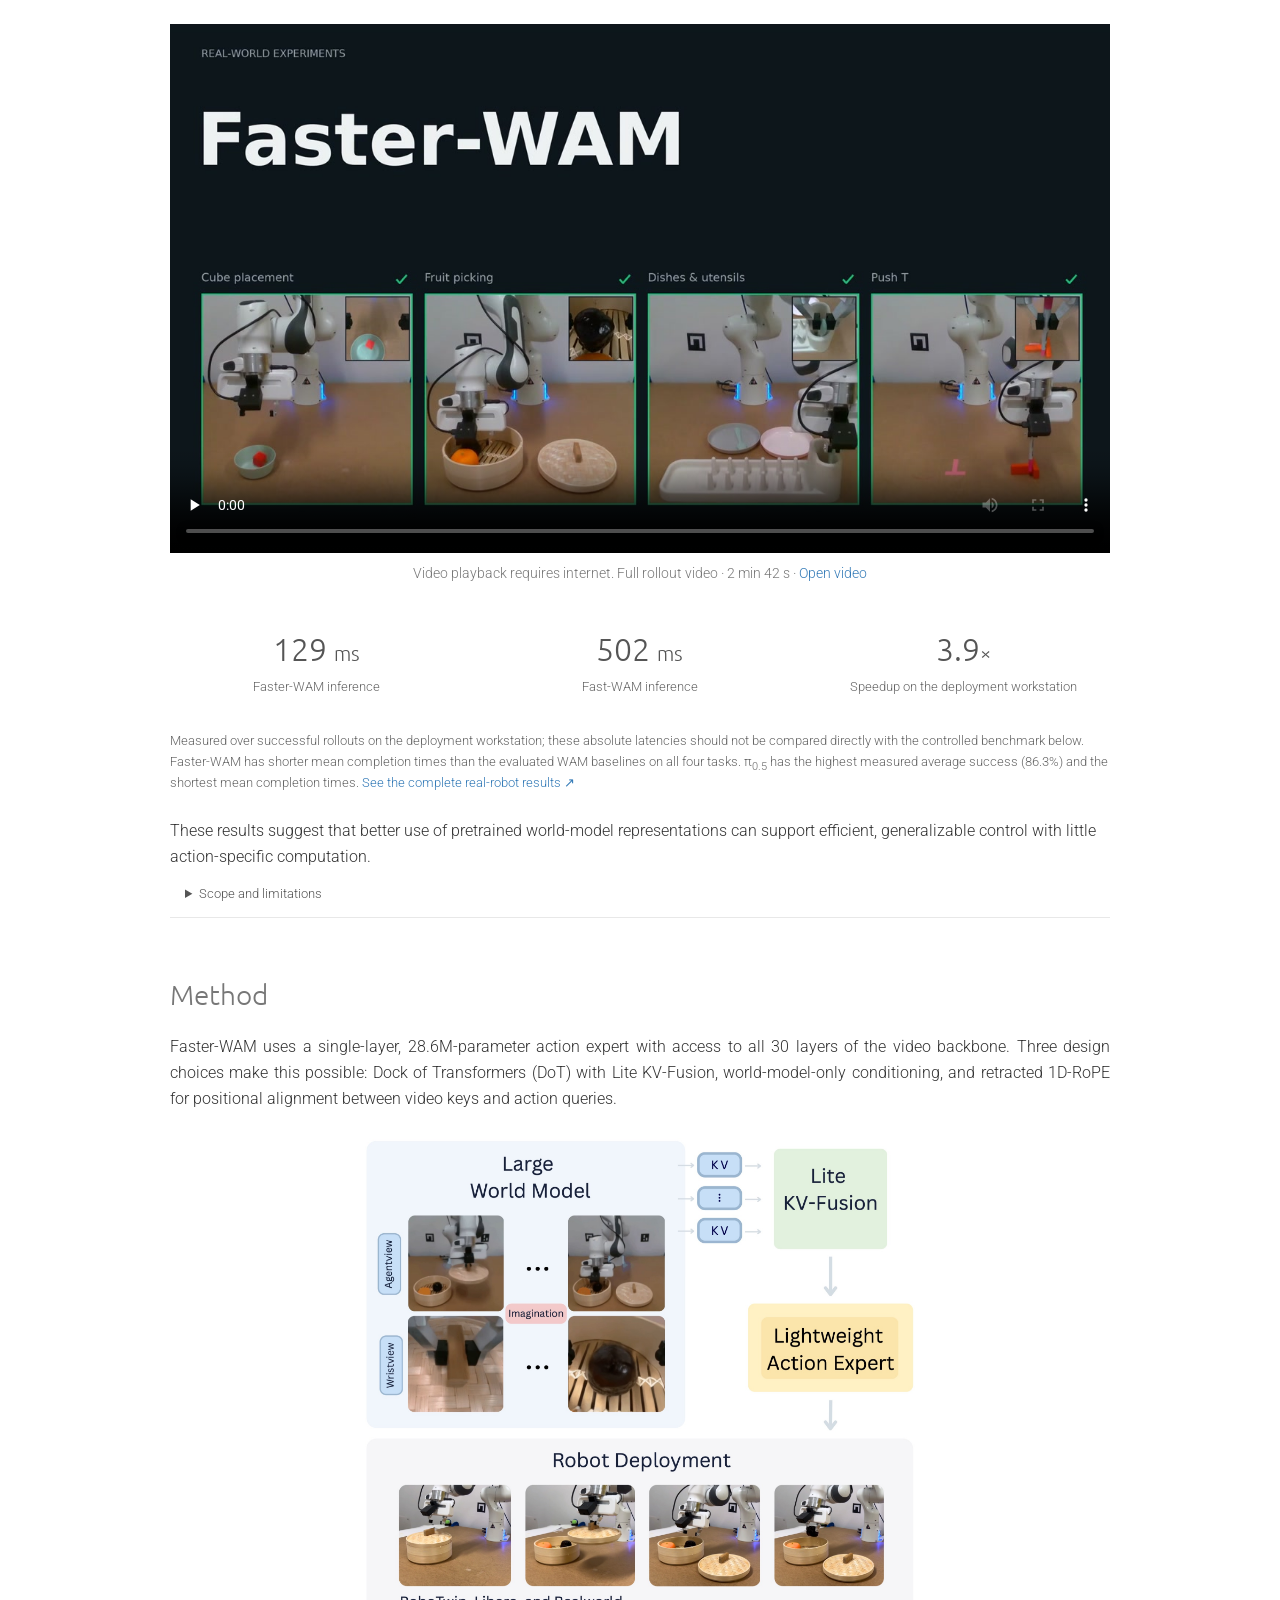
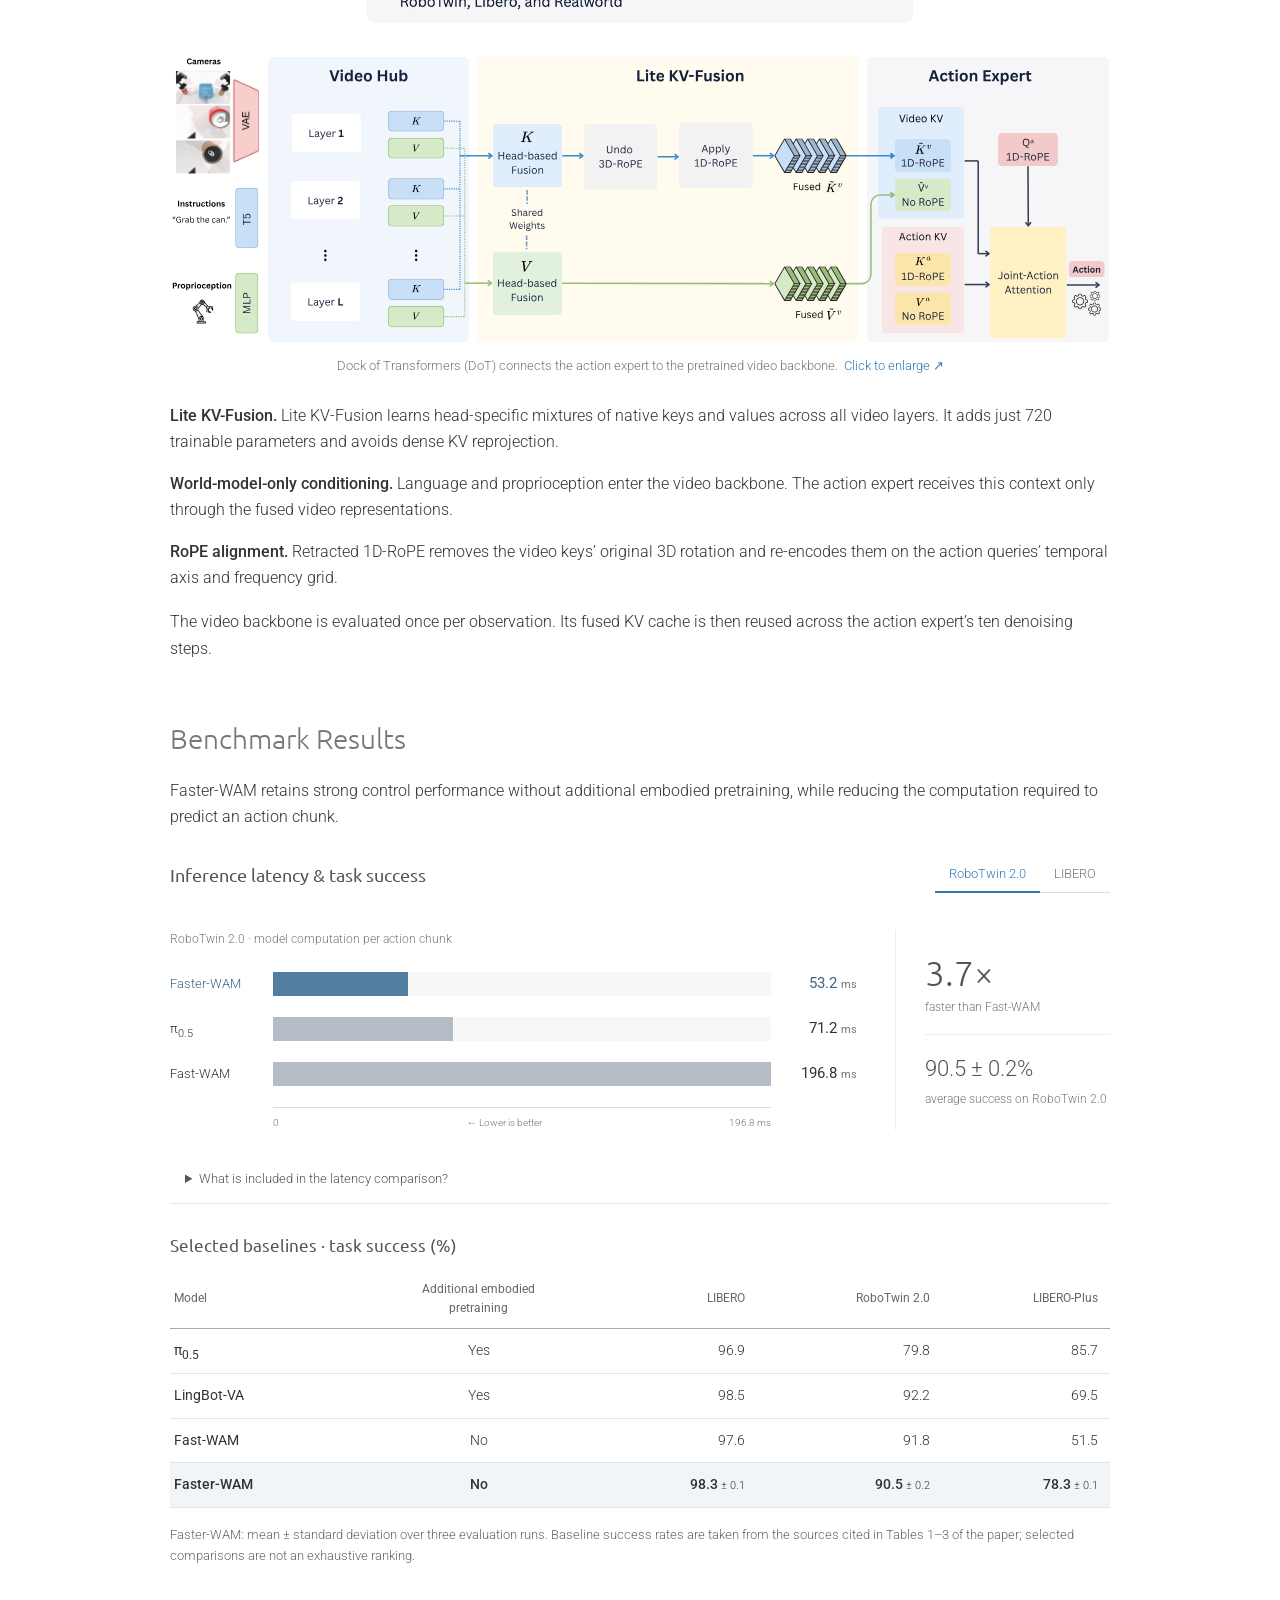
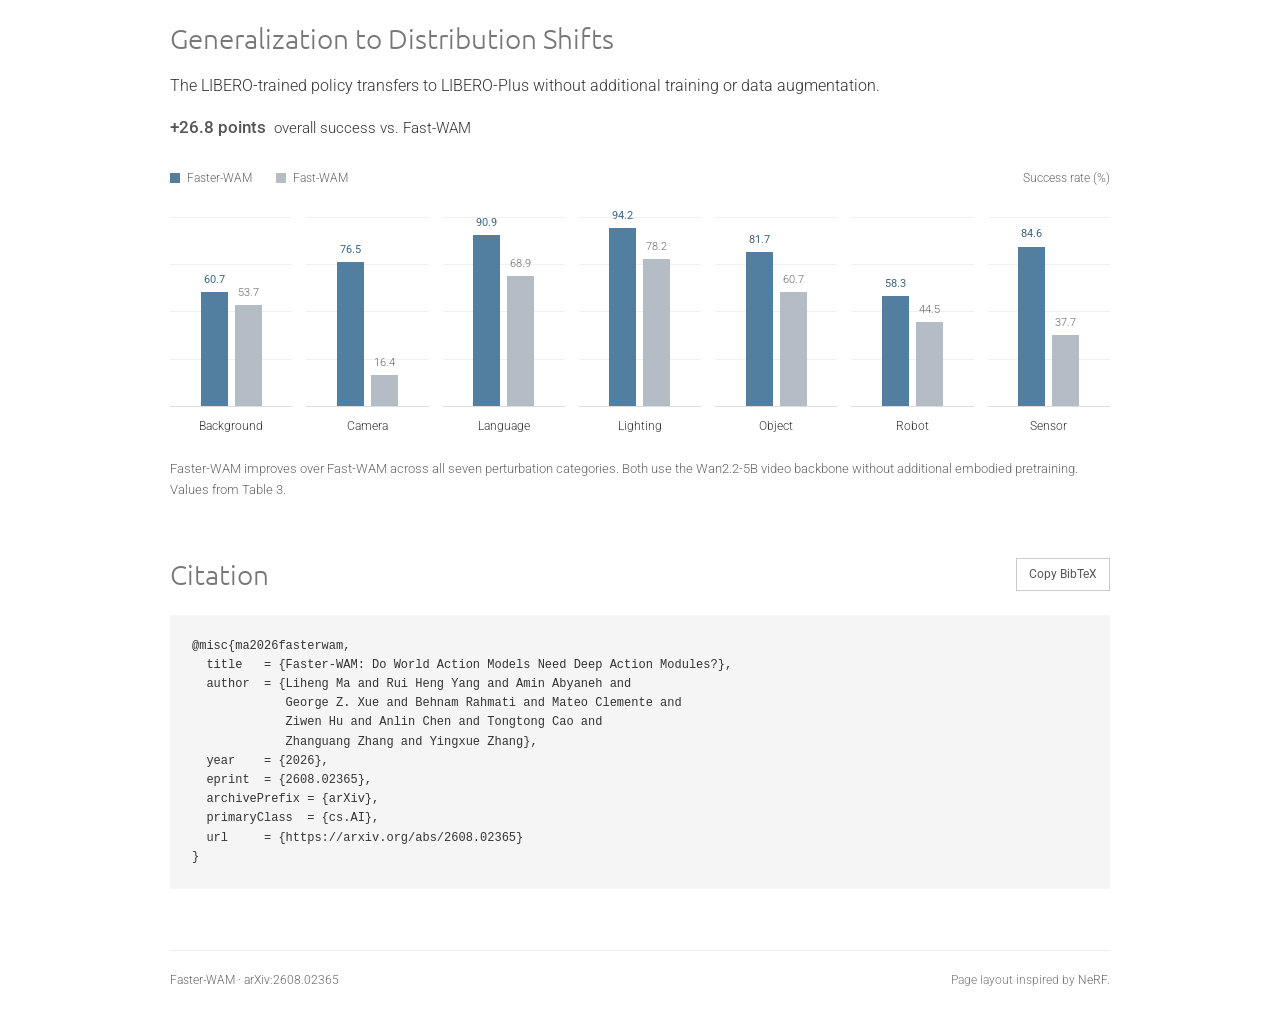
